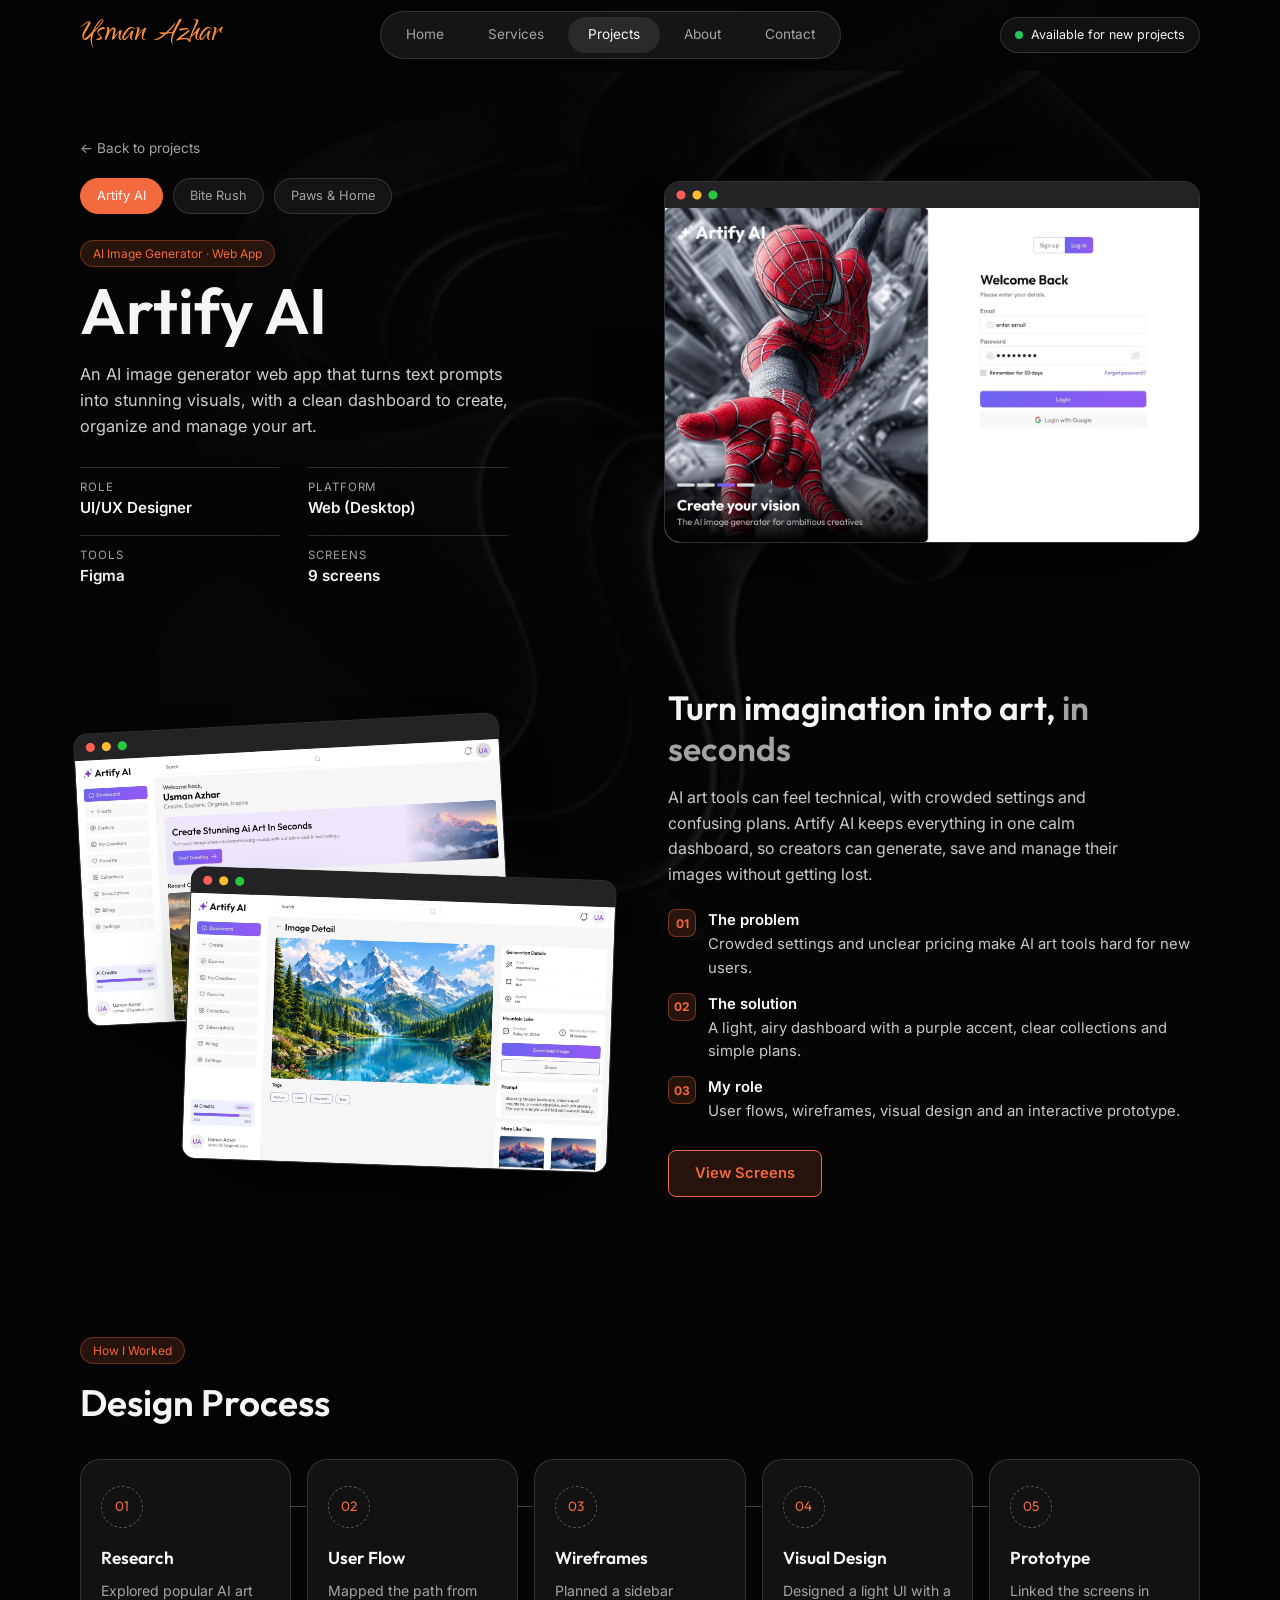
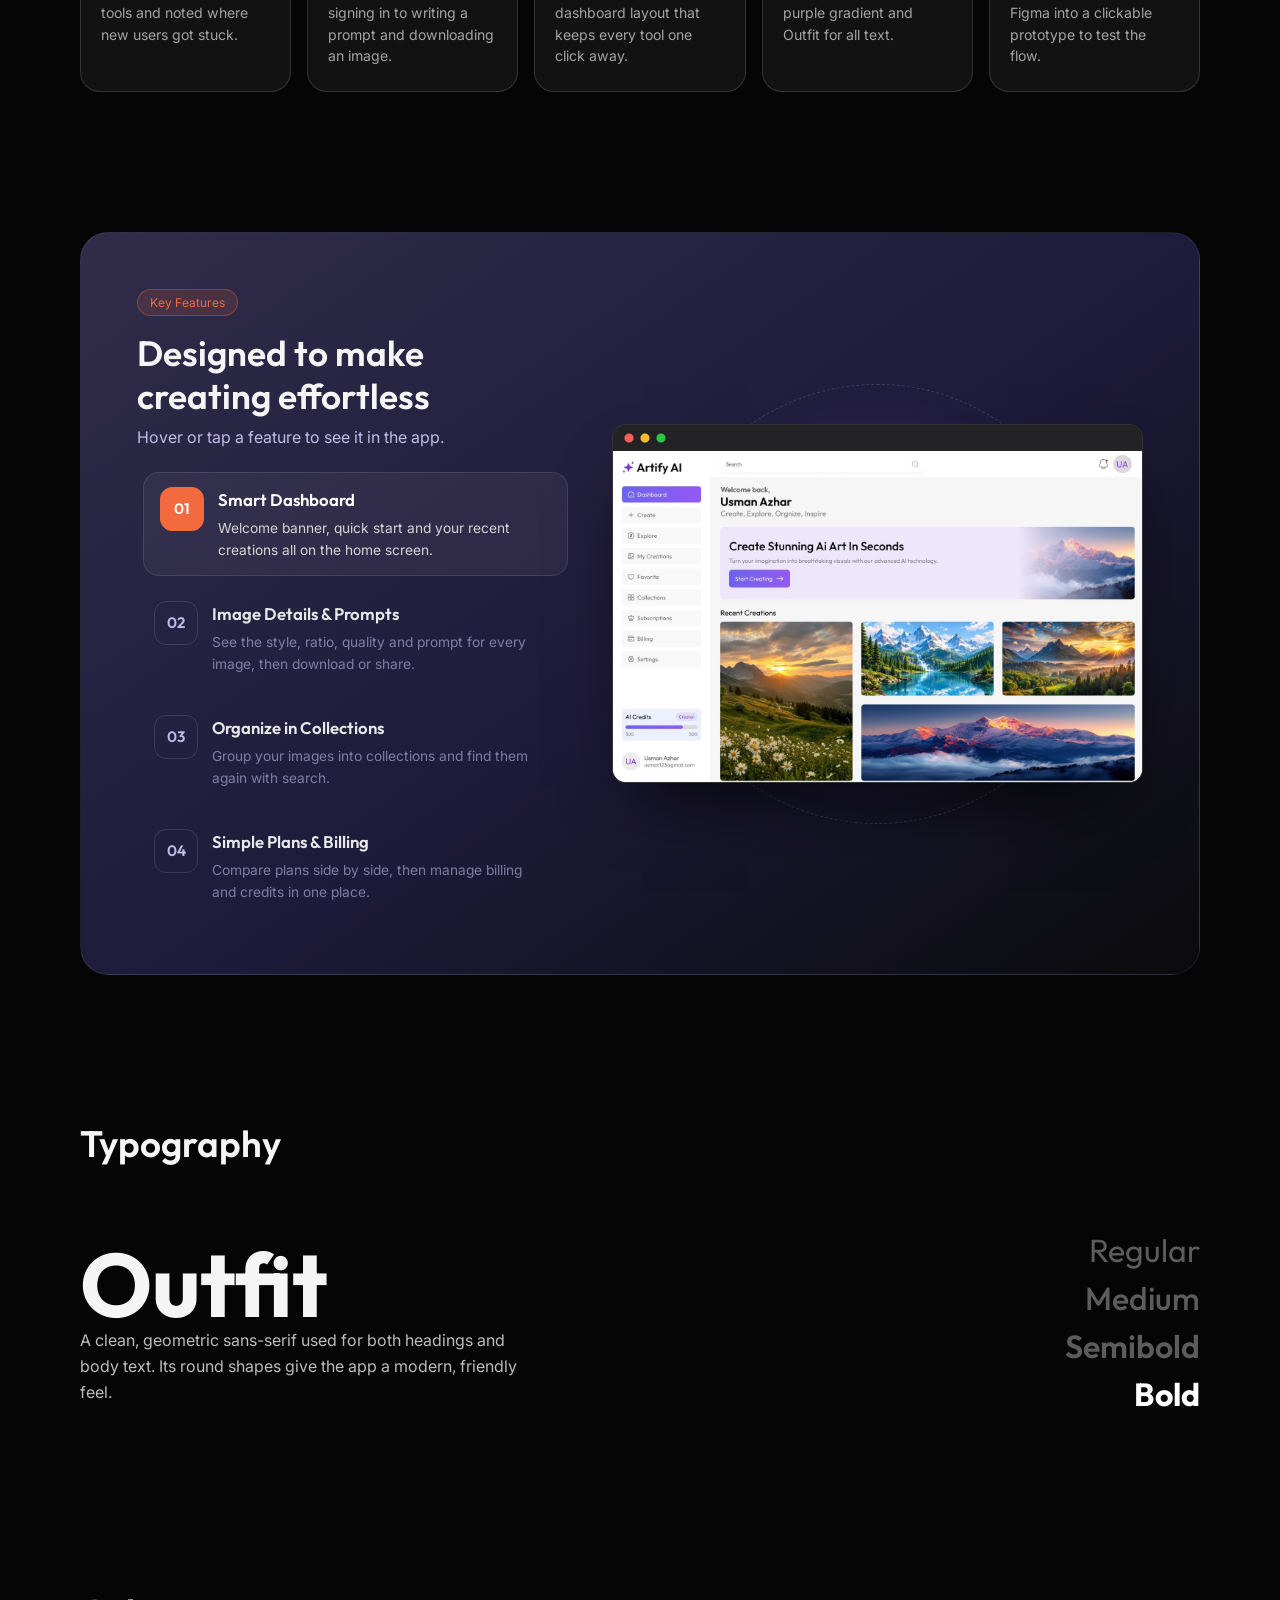
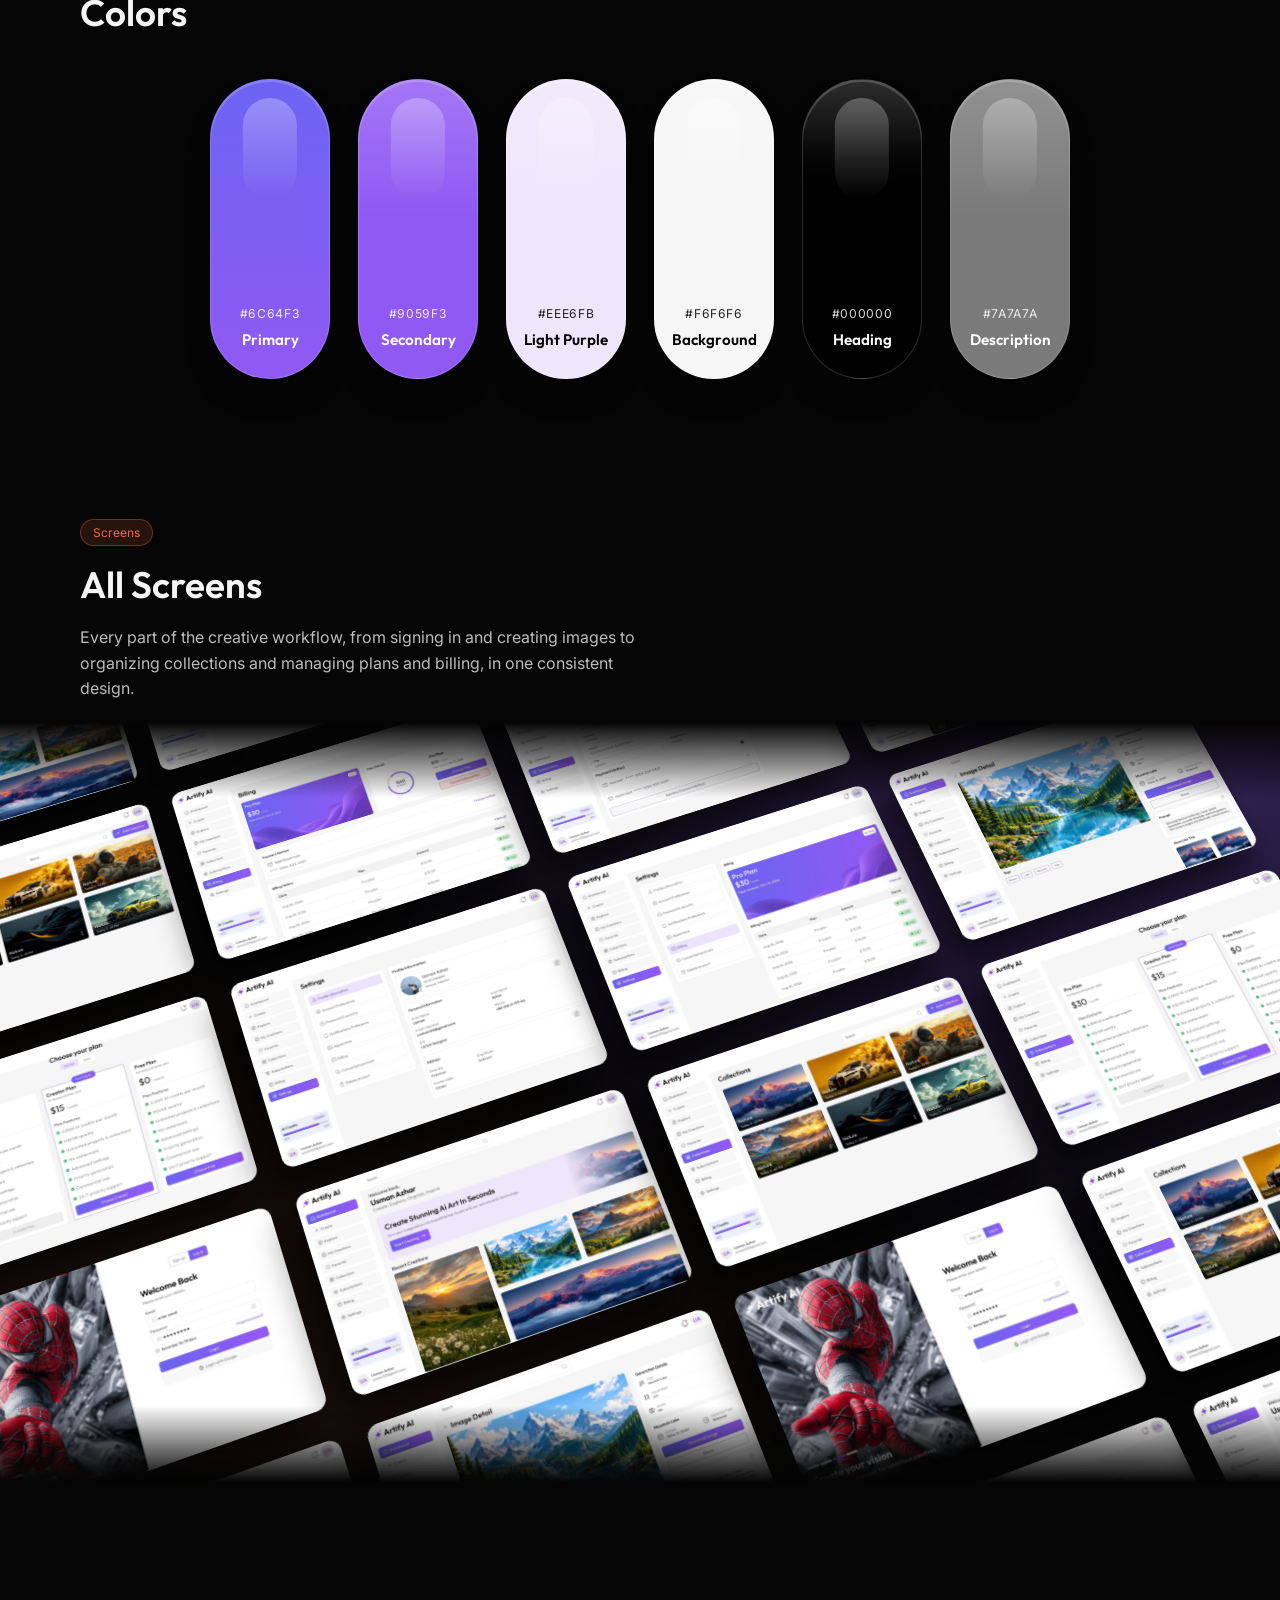
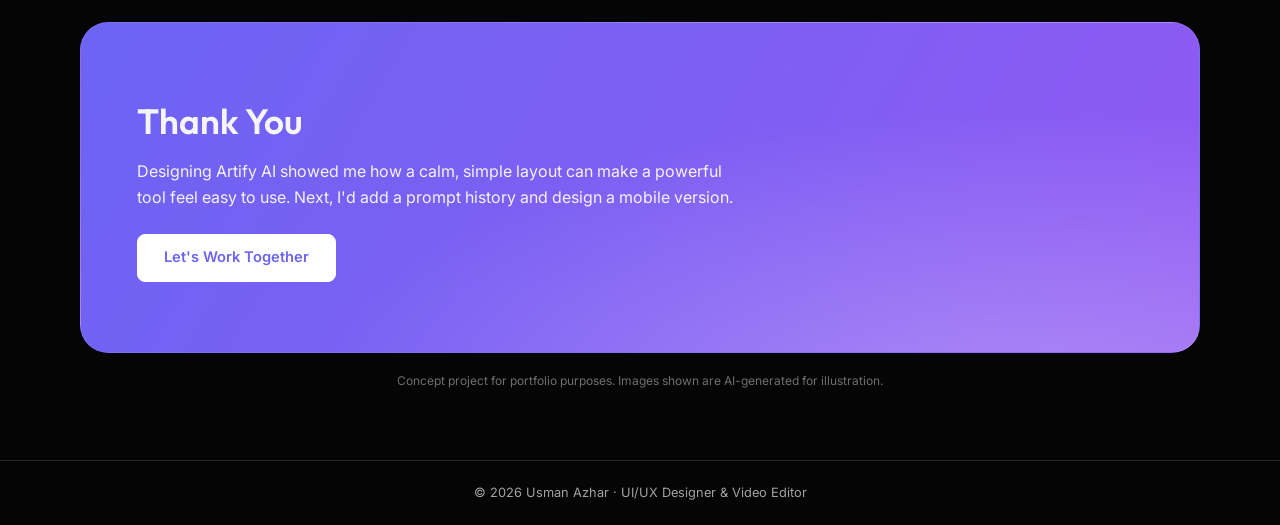
==== artify.html @ c4df5a9b "Add files via upload" ====
<!DOCTYPE html>
<html lang="en">
<head>
  <meta charset="UTF-8" />
  <meta name="viewport" content="width=device-width, initial-scale=1.0" />
  <title>Artify AI | Usman Azhar</title>
  <meta name="description" content="Artify AI case study by Usman Azhar: an AI image generator web app to create, organize and manage AI art." />
  <link rel="preconnect" href="https://fonts.googleapis.com" />
  <link rel="preconnect" href="https://fonts.gstatic.com" crossorigin />
  <link href="https://fonts.googleapis.com/css2?family=Outfit:wght@300;400;500;600;700&family=Inter:wght@400;500;600;700&display=swap" rel="stylesheet" />
  <link rel="stylesheet" href="style.css" />
  <link rel="stylesheet" href="case.css" />
</head>
<body class="cs cs--artify">
  <!-- ============ NAVBAR ============ -->
  <header class="nav">
    <div class="container nav__inner">
      <a href="index.html" class="logo">Usman Azhar</a>
      <nav class="nav__pill" id="navLinks" aria-label="Main navigation">
        <a href="index.html">Home</a>
        <a href="index.html#services">Services</a>
        <a href="index.html#projects" class="active">Projects</a>
        <a href="index.html#about">About</a>
        <a href="index.html#contact">Contact</a>
      </nav>
      <a href="index.html#contact" class="badge"><span class="badge__dot"></span>Available for new projects</a>
      <button class="nav__toggle" id="navToggle" aria-label="Open menu" aria-expanded="false"><span></span><span></span><span></span></button>
    </div>
  </header>

  <main>
    <div class="wave-bg" aria-hidden="true"></div>

    <!-- ============ HERO ============ -->
    <section class="container">
      <div class="cs-hero">
        <div>
          <a href="index.html#projects" class="cs-back reveal">&larr; Back to projects</a>
          <nav class="cs-tabs reveal" aria-label="Other projects">
            <a href="artify.html" class="active" aria-current="page">Artify AI</a>
            <a href="biterush.html">Bite Rush</a>
            <a href="pawshome.html">Paws &amp; Home</a>
          </nav>
          <span class="eyebrow reveal">AI Image Generator · Web App</span>
          <h1 class="reveal">Artify AI</h1>
          <p class="reveal">An AI image generator web app that turns text prompts into stunning visuals, with a clean dashboard to create, organize and manage your art.</p>
          <dl class="cs-meta reveal">
            <div><dt>Role</dt><dd>UI/UX Designer</dd></div>
            <div><dt>Platform</dt><dd>Web (Desktop)</dd></div>
            <div><dt>Tools</dt><dd>Figma</dd></div>
            <div><dt>Screens</dt><dd>9 screens</dd></div>
          </dl>
        </div>
        <div class="cs-hero__img br reveal"><img src="assets/artify/login.jpg" alt="Artify AI login screen" /></div>
      </div>
    </section>

    <!-- ============ ABOUT ============ -->
    <section class="cs-section container">
      <div class="cs-info">
        <div class="cs-info__browsers reveal" aria-hidden="true">
          <div class="br"><img src="assets/artify/dashboard.jpg" alt="" /></div>
          <div class="br"><img src="assets/artify/image-detail.jpg" alt="" /></div>
        </div>
        <div class="reveal">
          <h2>Turn imagination into art, <span>in seconds</span></h2>
          <p>AI art tools can feel technical, with crowded settings and confusing plans. Artify AI keeps everything in one calm dashboard, so creators can generate, save and manage their images without getting lost.</p>
          <ul class="cs-info__list">
            <li><i>01</i><div><b>The problem</b>Crowded settings and unclear pricing make AI art tools hard for new users.</div></li>
            <li><i>02</i><div><b>The solution</b>A light, airy dashboard with a purple accent, clear collections and simple plans.</div></li>
            <li><i>03</i><div><b>My role</b>User flows, wireframes, visual design and an interactive prototype.</div></li>
          </ul>
          <a href="#screens" class="btn btn--outline">View Screens</a>
        </div>
      </div>
    </section>

    <!-- ============ DESIGN PROCESS ============ -->
    <section class="cs-section container">
      <span class="eyebrow reveal">How I Worked</span>
      <h2 class="cs-h2 reveal">Design Process</h2>
      <ol class="cs-process">
        <li class="reveal"><span class="cs-process__num">01</span><h3>Research</h3><p>Explored popular AI art tools and noted where new users got stuck.</p></li>
        <li class="reveal"><span class="cs-process__num">02</span><h3>User Flow</h3><p>Mapped the path from signing in to writing a prompt and downloading an image.</p></li>
        <li class="reveal"><span class="cs-process__num">03</span><h3>Wireframes</h3><p>Planned a sidebar dashboard layout that keeps every tool one click away.</p></li>
        <li class="reveal"><span class="cs-process__num">04</span><h3>Visual Design</h3><p>Designed a light UI with a purple gradient and Outfit for all text.</p></li>
        <li class="reveal"><span class="cs-process__num">05</span><h3>Prototype</h3><p>Linked the screens in Figma into a clickable prototype to test the flow.</p></li>
      </ol>
    </section>

    <!-- ============ KEY FEATURES ============ -->
    <section class="cs-section container">
      <div class="cs-fx cs-fx--wide reveal">
        <div class="cs-fx__text">
          <span class="eyebrow">Key Features</span>
          <h2>Designed to make creating effortless</h2>
          <p>Hover or tap a feature to see it in the app.</p>
          <ol class="cs-fx__list">
            <li><button class="cs-fx__item is-active" data-img="assets/artify/dashboard.jpg" data-alt="Artify AI dashboard">
              <span class="cs-fx__num">01</span>
              <span><b>Smart Dashboard</b><small>Welcome banner, quick start and your recent creations all on the home screen.</small></span>
            </button></li>
            <li><button class="cs-fx__item" data-img="assets/artify/image-detail.jpg" data-alt="Image detail screen">
              <span class="cs-fx__num">02</span>
              <span><b>Image Details &amp; Prompts</b><small>See the style, ratio, quality and prompt for every image, then download or share.</small></span>
            </button></li>
            <li><button class="cs-fx__item" data-img="assets/artify/collections.jpg" data-alt="Collections screen">
              <span class="cs-fx__num">03</span>
              <span><b>Organize in Collections</b><small>Group your images into collections and find them again with search.</small></span>
            </button></li>
            <li><button class="cs-fx__item" data-img="assets/artify/plans.jpg" data-alt="Choose your plan screen">
              <span class="cs-fx__num">04</span>
              <span><b>Simple Plans &amp; Billing</b><small>Compare plans side by side, then manage billing and credits in one place.</small></span>
            </button></li>
          </ol>
        </div>
        <div class="cs-fx__stage">
          <span class="cs-fx__ring" aria-hidden="true"></span>
          <div class="br cs-fx__browser"><img id="fxImg" src="assets/artify/dashboard.jpg" alt="Artify AI dashboard" /></div>
        </div>
      </div>
    </section>

    <!-- ============ TYPOGRAPHY ============ -->
    <section class="cs-section container">
      <h2 class="cs-h2 reveal">Typography</h2>

      <div class="cs-type reveal">
        <div>
          <div class="cs-type__name" style="font-family: 'Outfit', sans-serif;">Outfit</div>
          <p class="cs-type__desc">A clean, geometric sans-serif used for both headings and body text. Its round shapes give the app a modern, friendly feel.</p>
        </div>
        <ul class="cs-weights" style="font-family: 'Outfit', sans-serif;">
          <li style="font-weight: 400;">Regular</li>
          <li style="font-weight: 500;">Medium</li>
          <li style="font-weight: 600;">Semibold</li>
          <li style="font-weight: 700;">Bold</li>
        </ul>
      </div>
    </section>

    <!-- ============ COLORS ============ -->
    <section class="cs-section container">
      <h2 class="cs-h2 reveal">Colors</h2>
      <div class="cs-caps reveal">
        <button class="cs-cap" style="--c:#6C64F3; --capbg:linear-gradient(180deg, #6C64F3, #9059F3);" data-hex="#6C64F3"><span>#6C64F3</span><b>Primary</b></button>
        <button class="cs-cap" style="--c:#9059F3;" data-hex="#9059F3"><span>#9059F3</span><b>Secondary</b></button>
        <button class="cs-cap" style="--c:#EEE6FB; --t:#000000;" data-hex="#EEE6FB"><span>#EEE6FB</span><b>Light Purple</b></button>
        <button class="cs-cap" style="--c:#F6F6F6; --t:#000000;" data-hex="#F6F6F6"><span>#F6F6F6</span><b>Background</b></button>
        <button class="cs-cap" style="--c:#000000;" data-hex="#000000"><span>#000000</span><b>Heading</b></button>
        <button class="cs-cap" style="--c:#7A7A7A;" data-hex="#7A7A7A"><span>#7A7A7A</span><b>Description</b></button>
      </div>
    </section>

    <!-- ============ SCREENS ============ -->
    <section class="cs-section cs-screens" id="screens">
      <div class="container cs-collage-head reveal">
        <span class="eyebrow">Screens</span>
        <h2>All Screens</h2>
        <p>Every part of the creative workflow, from signing in and creating images to organizing collections and managing plans and billing, in one consistent design.</p>
      </div>
      <div class="cs-iso cs-iso--wide reveal" aria-label="Artify AI app screens">
        <div class="cs-iso__grid">
          <div class="cs-iso__col"><div class="cs-iso__track"><img src="assets/artify/dashboard.jpg" alt="" /><img src="assets/artify/collections.jpg" alt="" /><img src="assets/artify/plans.jpg" alt="" /><img src="assets/artify/login.jpg" alt="" /></div></div>
          <div class="cs-iso__col"><div class="cs-iso__track"><img src="assets/artify/image-detail.jpg" alt="" /><img src="assets/artify/billing.jpg" alt="" /><img src="assets/artify/profile.jpg" alt="" /><img src="assets/artify/dashboard.jpg" alt="" /></div></div>
          <div class="cs-iso__col"><div class="cs-iso__track"><img src="assets/artify/login.jpg" alt="" /><img src="assets/artify/checkout.jpg" alt="" /><img src="assets/artify/settings-billing.jpg" alt="" /><img src="assets/artify/collections.jpg" alt="" /></div></div>
          <div class="cs-iso__col"><div class="cs-iso__track"><img src="assets/artify/collections.jpg" alt="" /><img src="assets/artify/dashboard.jpg" alt="" /><img src="assets/artify/image-detail.jpg" alt="" /><img src="assets/artify/plans.jpg" alt="" /></div></div>
        </div>
      </div>
    </section>

    <!-- ============ THANK YOU ============ -->
    <section class="cs-section container">
      <div class="cs-thanks reveal">
        <h2>Thank You</h2>
        <p>Designing Artify AI showed me how a calm, simple layout can make a powerful tool feel easy to use. Next, I'd add a prompt history and design a mobile version.</p>
        <a href="index.html#contact" class="btn btn--primary">Let's Work Together</a>
      </div>
      <p class="cs-note">Concept project for portfolio purposes. Images shown are AI-generated for illustration.</p>
    </section>
  </main>

  <footer class="footer">
    <div class="container">© <span id="year"></span> Usman Azhar · UI/UX Designer &amp; Video Editor</div>
  </footer>

  <script src="script.js"></script>
  <script src="case.js"></script>
</body>
</html>
---- style.css ----
/* Logo font (self-hosted so it always loads) */
@font-face { font-family: "Qwigley"; src: url("assets/fonts/qwigley.woff2") format("woff2"); font-display: swap; }

/* =========================================================
   Usman Azhar — Portfolio
   Black background · orange accent
   ========================================================= */

:root {
  --orange: #f26a3d;
  --orange-soft: rgba(242, 106, 61, 0.14);
  --bg: #050505;
  --surface: #121212;
  --surface-2: #1b1b1b;
  --border: rgba(255, 255, 255, 0.14);
  --text: #f5f5f5;
  --muted: #a3a3a3;
  --ease: cubic-bezier(0.22, 1, 0.36, 1);
  --font-head: "Outfit", sans-serif;
  --font-body: "Inter", sans-serif;
}

*, *::before, *::after { box-sizing: border-box; margin: 0; padding: 0; }
html { scroll-behavior: smooth; }
body { font-family: var(--font-body); background: var(--bg); color: var(--text); line-height: 1.6; overflow-x: hidden; }
img { max-width: 100%; display: block; }
a { color: inherit; text-decoration: none; }
button, input, textarea { font: inherit; color: inherit; }
.container { width: min(1120px, 100% - 40px); margin-inline: auto; }
main { position: relative; overflow-x: clip; }
html, body { overflow-x: clip; }

/* ================= BUTTONS ================= */
.btn {
  display: inline-flex; align-items: center; justify-content: center;
  padding: 11px 26px; border-radius: 8px;
  font-weight: 600; font-size: 0.92rem; cursor: pointer;
  border: 1px solid transparent;
  transition: transform 0.3s var(--ease), background 0.3s, color 0.3s, box-shadow 0.3s, border-color 0.3s;
}
.btn--primary { background: var(--orange); color: #fff; }
.btn--primary:hover { transform: translateY(-3px); box-shadow: 0 12px 28px -10px var(--orange); background: #ff7a4d; }
.btn--outline { border-color: var(--orange); color: var(--orange); background: var(--orange-soft); }
.btn--outline:hover { background: var(--orange); color: #fff; transform: translateY(-3px); box-shadow: 0 12px 28px -10px var(--orange); }
.btn:active { transform: scale(0.97); }
:focus-visible { outline: 2px solid var(--orange); outline-offset: 3px; }

/* ================= NAVBAR ================= */
.nav {
  position: sticky; top: 0; z-index: 50;
  background: rgba(5, 5, 5, 0.75); backdrop-filter: blur(12px);
  border-bottom: 1px solid transparent; transition: border-color 0.3s;
}
.nav.scrolled { border-color: var(--border); }
.nav__inner { height: 70px; display: flex; align-items: center; justify-content: space-between; gap: 20px; }

.logo { font-family: "Qwigley", cursive; font-size: 2.5rem; line-height: 1; color: #ff9142; transition: transform 0.3s var(--ease); }
.logo:hover { transform: rotate(-3deg) scale(1.05); }

.nav__pill {
  display: flex; gap: 4px; padding: 5px;
  border-radius: 999px; background: #151515; border: 1px solid var(--border);
}
.nav__pill a {
  padding: 7px 20px; border-radius: 999px; font-size: 0.85rem; color: var(--muted);
  transition: background 0.3s, color 0.3s;
}
.nav__pill a:hover { color: var(--text); background: rgba(255, 255, 255, 0.06); }
.nav__pill a.active { background: #2a2a2a; color: var(--text); }

.badge {
  display: inline-flex; align-items: center; gap: 8px;
  padding: 7px 14px; border-radius: 999px; font-size: 0.78rem;
  background: #111; border: 1px solid var(--border);
  transition: border-color 0.3s, transform 0.3s var(--ease);
}
.badge:hover { border-color: #22c55e; transform: translateY(-2px); }
.badge__dot { width: 8px; height: 8px; border-radius: 50%; background: #22c55e; box-shadow: 0 0 0 0 rgba(34, 197, 94, 0.6); animation: pulse 2s infinite; }
@keyframes pulse { 70% { box-shadow: 0 0 0 8px rgba(34, 197, 94, 0); } 100% { box-shadow: 0 0 0 0 rgba(34, 197, 94, 0); } }

.nav__toggle { display: none; background: none; border: 0; cursor: pointer; width: 32px; height: 32px; position: relative; }
.nav__toggle span { position: absolute; left: 4px; right: 4px; height: 2px; background: var(--text); border-radius: 2px; transition: transform 0.3s var(--ease), opacity 0.3s; }
.nav__toggle span:nth-child(1) { top: 9px; } .nav__toggle span:nth-child(2) { top: 15px; } .nav__toggle span:nth-child(3) { top: 21px; }
.nav__toggle.open span:nth-child(1) { transform: translateY(6px) rotate(45deg); }
.nav__toggle.open span:nth-child(2) { opacity: 0; }
.nav__toggle.open span:nth-child(3) { transform: translateY(-6px) rotate(-45deg); }

/* ================= WAVE BACKGROUND ================= */
.wave-bg {
  position: fixed; inset: -40px 0; z-index: -1;
  background: url("assets/wave.png") center / cover no-repeat;
  opacity: 0.45; pointer-events: none;
  animation: drift 20s ease-in-out infinite alternate;
}
@keyframes drift { from { transform: translateY(0) scale(1); } to { transform: translateY(30px) scale(1.04); } }

/* ================= HERO ================= */
.hero { text-align: center; padding: 80px 0 40px; }
.hero__title { font-family: var(--font-head); font-weight: 600; font-size: clamp(2.4rem, 6vw, 4.2rem); line-height: 1.1; }
.hero__desc { max-width: 640px; margin: 22px auto 40px; color: #d4d4d4; font-size: 0.98rem; }

.skill-tags { list-style: none; display: grid; grid-template-columns: repeat(5, 1fr); border: 1px solid var(--border); }
.skill-tags li {
  padding: 12px 10px; font-size: 0.85rem; font-weight: 500; color: var(--orange);
  border-right: 1px solid var(--border);
  transition: background 0.3s, color 0.3s;
  cursor: default;
}
.skill-tags li:last-child { border-right: 0; }
.skill-tags li:hover { background: var(--orange); color: #fff; }

/* ================= SECTIONS ================= */
.section { padding: 64px 0; }
.eyebrow {
  display: inline-block; padding: 3px 12px; border-radius: 999px;
  font-size: 0.75rem; color: var(--orange); background: var(--orange-soft);
  border: 1px solid rgba(242, 106, 61, 0.35);
  margin-bottom: 10px;
}
.section__title { font-family: var(--font-head); font-weight: 500; font-size: clamp(1.7rem, 3vw, 2.2rem); margin-bottom: 28px; }

/* ================= SERVICES ================= */
.services-grid { display: grid; grid-template-columns: repeat(3, 1fr); border: 1px solid var(--border); background: rgba(5, 5, 5, 0.6); backdrop-filter: blur(2px); }
.service {
  position: relative; padding: 28px 24px;
  border-right: 1px solid var(--border); border-bottom: 1px solid var(--border);
  overflow: hidden; isolation: isolate;
  transition: background 0.4s var(--ease);
}
.service:nth-child(3n) { border-right: 0; }
.service:nth-last-child(-n + 3) { border-bottom: 0; }
/* orange glow that rises from the bottom on hover */
.service::before {
  content: ""; position: absolute; inset: 0; z-index: -1;
  background: linear-gradient(0deg, rgba(242, 106, 61, 0.22), transparent 70%);
  transform: translateY(100%); transition: transform 0.5s var(--ease);
}
.service:hover::before { transform: translateY(0); }
.service:hover { background: rgba(255, 255, 255, 0.02); }

.service__icon {
  width: 34px; height: 34px; border-radius: 6px; display: grid; place-items: center;
  border: 1px solid var(--border); margin-bottom: 20px;
  transition: background 0.4s, border-color 0.4s, transform 0.4s var(--ease);
}
.service__icon svg { width: 17px; height: 17px; fill: none; stroke: #fff; stroke-width: 1.8; stroke-linecap: round; stroke-linejoin: round; }
.service:hover .service__icon { background: var(--orange); border-color: var(--orange); transform: rotate(-8deg) scale(1.1); }
.service h3 { font-family: var(--font-head); font-weight: 500; font-size: 1.1rem; margin-bottom: 8px; transition: color 0.3s; }
.service:hover h3 { color: var(--orange); }
.service p { font-size: 0.85rem; color: var(--muted); }

/* ================= TOOLS ================= */
.tools-grid { display: grid; grid-template-columns: repeat(4, 1fr); gap: 28px; }
.tool {
  display: flex; flex-direction: column; align-items: center; justify-content: center;
  text-align: center; padding: 48px 16px; aspect-ratio: 2 / 3;
  border-radius: 999px;
  background: linear-gradient(180deg, rgba(34, 34, 34, 0.95), rgba(12, 12, 12, 0.95));
  border: 1px solid rgba(255, 255, 255, 0.22);
  transition: transform 0.45s var(--ease), border-color 0.45s, box-shadow 0.45s var(--ease);
}
.tool:hover { transform: translateY(-10px); border-color: var(--orange); box-shadow: 0 24px 50px -24px var(--orange); }
.tool__icon { height: 64px; display: grid; place-items: center; margin-bottom: 26px; transition: transform 0.5s var(--ease); }
.tool__icon svg { height: 54px; width: auto; }
.tool:hover .tool__icon { transform: translateY(-6px) scale(1.12) rotate(-6deg); }
.tool__ps {
  width: 54px; height: 54px; border-radius: 10px; display: grid; place-items: center;
  background: #001e36; color: #31a8ff; font-weight: 600; font-size: 1.5rem; border: 2px solid #31a8ff66;
}
.tool h3 { font-family: var(--font-head); font-weight: 500; font-size: 1.15rem; }
.tool p { font-size: 0.8rem; color: var(--muted); }

/* ================= PROJECTS ================= */
.projects-grid { display: grid; grid-template-columns: 1fr 1fr; gap: 16px; }
.project { position: relative; overflow: hidden; display: block; aspect-ratio: 618 / 786; }
.project--wide { grid-column: 1 / -1; aspect-ratio: 1261 / 671; }
.project img { width: 100%; height: 100%; object-fit: cover; transition: transform 0.9s var(--ease), filter 0.6s; }
.project:hover img { transform: scale(1.06); filter: brightness(0.7); }
.project__overlay {
  position: absolute; inset: auto 0 0 0; padding: 24px;
  background: linear-gradient(transparent, rgba(0, 0, 0, 0.85));
  transform: translateY(100%); transition: transform 0.5s var(--ease);
}
.project:hover .project__overlay { transform: translateY(0); }
.project__tag { display: inline-block; font-size: 0.72rem; padding: 3px 10px; border-radius: 999px; background: var(--orange); margin-bottom: 8px; }
.project h3 { font-family: var(--font-head); font-weight: 500; font-size: 1.3rem; }

/* ================= ABOUT ================= */
.about { background: rgba(22, 22, 22, 0.72); backdrop-filter: blur(2px); padding: 64px 0; margin-top: 30px; }
.about__grid { display: grid; grid-template-columns: 1.1fr 1fr; gap: 48px; align-items: center; }
.about__text h3 { font-family: var(--font-head); font-weight: 600; font-size: 0.95rem; margin: 18px 0 6px; }
.about__text p { font-size: 0.9rem; color: #cfcfcf; }
.about__text .btn { margin-top: 26px; }
.about__email { margin-top: 18px; font-size: 0.85rem; }
.about__email a { transition: color 0.3s; }
.about__email a:hover { color: var(--orange); }
.about__photo { background: #e2714f; overflow: hidden; }
.about__photo img { width: 100%; transition: transform 0.9s var(--ease); }
.about__photo:hover img { transform: scale(1.05); }

/* ================= FAQ ================= */
.faq-list { display: grid; gap: 14px; }
.faq { border-radius: 8px; background: rgba(18, 18, 18, 0.85); border: 1px solid var(--border); transition: border-color 0.3s, background 0.3s; }
.faq:hover, .faq.open { border-color: rgba(242, 106, 61, 0.6); background: var(--surface-2); }
.faq__q { width: 100%; display: flex; align-items: center; gap: 14px; padding: 16px 20px; background: none; border: 0; cursor: pointer; text-align: left; }
.faq__num { font-family: var(--font-head); font-weight: 300; font-size: 1.5rem; transition: color 0.3s; }
.faq:hover .faq__num, .faq.open .faq__num { color: var(--orange); }
.faq__text { flex: 1; font-size: 0.95rem; }
.faq__icon { position: relative; flex-shrink: 0; width: 24px; height: 24px; border-radius: 50%; border: 1.5px solid #fff; transition: transform 0.4s var(--ease), background 0.3s, border-color 0.3s; }
.faq__icon::before, .faq__icon::after { content: ""; position: absolute; top: 50%; left: 50%; width: 10px; height: 1.5px; background: #fff; transform: translate(-50%, -50%); }
.faq__icon::after { transform: translate(-50%, -50%) rotate(90deg); }
.faq__q:hover .faq__icon { background: var(--orange); border-color: var(--orange); }
.faq.open .faq__icon { transform: rotate(45deg); background: var(--orange); border-color: var(--orange); }
.faq__a { display: grid; grid-template-rows: 0fr; transition: grid-template-rows 0.4s var(--ease); }
.faq__a p { overflow: hidden; padding: 0 20px 0 62px; color: var(--muted); font-size: 0.9rem; }
.faq.open .faq__a { grid-template-rows: 1fr; }
.faq.open .faq__a p { padding-bottom: 18px; }

/* ================= CONTACT ================= */
.contact { background: rgba(12, 12, 12, 0.6); padding: 64px 0 72px; }
.contact__heading { font-family: var(--font-head); font-weight: 500; font-size: clamp(1.5rem, 3vw, 2rem); margin-bottom: 40px; }
.contact__grid { display: grid; grid-template-columns: 1fr 1fr; gap: 56px; align-items: start; }
.contact__info h3 { font-family: var(--font-head); font-weight: 500; font-size: 1.5rem; margin-bottom: 8px; }
.contact__lead { color: var(--muted); font-size: 0.88rem; max-width: 40ch; margin-bottom: 28px; }
.contact__details { display: grid; gap: 18px; }
.contact__details dt { font-size: 0.75rem; color: var(--muted); }
.contact__details dd a { font-size: 0.9rem; transition: color 0.3s; }
.contact__details dd a:hover { color: var(--orange); }
.socials { display: flex; gap: 10px; margin-top: 6px; }
.social { width: 30px; height: 30px; border-radius: 6px; display: grid; place-items: center; transition: transform 0.3s var(--ease), box-shadow 0.3s; }
.social svg { width: 16px; height: 16px; fill: none; stroke: currentColor; stroke-width: 2; }
.social--ig { background: linear-gradient(45deg, #f9ce34, #ee2a7b, #6228d7); color: #fff; }
.social--in { background: #0a66c2; color: #fff; }
.social--x { background: #fff; color: #000; }
.social:hover { transform: translateY(-4px) rotate(-6deg); box-shadow: 0 10px 20px -8px rgba(255, 255, 255, 0.4); }

.contact__form { position: relative; display: grid; gap: 14px; padding: 26px; background: rgba(17, 17, 17, 0.88); }
.contact__form label { display: grid; gap: 4px; font-size: 0.72rem; color: var(--muted); }
.contact__form input, .contact__form textarea {
  width: 100%; padding: 11px 14px; border-radius: 4px;
  background: #1e1e1e; border: 1px solid transparent; font-size: 0.85rem; color: var(--text);
  transition: border-color 0.3s, box-shadow 0.3s;
}
.contact__form textarea { resize: vertical; }
.select-wrap { position: relative; display: block; }
.contact__form select {
  width: 100%; padding: 11px 40px 11px 14px; border-radius: 4px;
  background: #1e1e1e; border: 1px solid transparent; font-size: 0.85rem; color: #8a8a8a;
  appearance: none; -webkit-appearance: none; cursor: pointer;
  transition: border-color 0.3s, box-shadow 0.3s;
}
.contact__form select:valid { color: var(--text); }
.contact__form select option { background: #1e1e1e; color: var(--text); }
.contact__form select:focus { outline: none; border-color: var(--orange); box-shadow: 0 0 0 3px var(--orange-soft); }
.select-wrap__icon {
  position: absolute; right: 14px; top: 50%; width: 16px; height: 16px; transform: translateY(-50%);
  fill: none; stroke: #bbb; stroke-width: 2; stroke-linecap: round; stroke-linejoin: round;
  pointer-events: none; transition: transform 0.3s var(--ease), stroke 0.3s;
}
.select-wrap:focus-within .select-wrap__icon { transform: translateY(-50%) rotate(180deg); stroke: var(--orange); }
.contact__form ::placeholder { color: #8a8a8a; }
.contact__form input:focus, .contact__form textarea:focus { outline: none; border-color: var(--orange); box-shadow: 0 0 0 3px var(--orange-soft); }
.contact__form .invalid { border-color: #f87171; }
.contact__form .btn { justify-self: start; }
.honeypot { position: absolute; left: -9999px; }
.form-status { font-size: 0.85rem; min-height: 1.2em; }
.form-status.success { color: #4ade80; }
.form-status.error { color: #f87171; }

/* corner brackets around the form */
.corner { position: absolute; width: 16px; height: 16px; border-color: #777; border-style: solid; transition: width 0.4s var(--ease), height 0.4s var(--ease), border-color 0.4s; }
.corner--tl { top: -6px; left: -6px; border-width: 1.5px 0 0 1.5px; }
.corner--tr { top: -6px; right: -6px; border-width: 1.5px 1.5px 0 0; }
.corner--bl { bottom: -6px; left: -6px; border-width: 0 0 1.5px 1.5px; }
.corner--br { bottom: -6px; right: -6px; border-width: 0 1.5px 1.5px 0; }
.contact__form:hover .corner, .contact__form:focus-within .corner { width: 30px; height: 30px; border-color: var(--orange); }

/* ================= FOOTER ================= */
.footer { background: rgba(5, 5, 5, 0.8); border-top: 1px solid var(--border); padding: 22px 0; text-align: center; font-size: 0.8rem; color: var(--muted); }

/* ================= SCROLL REVEAL ================= */
.reveal { opacity: 0; transform: translateY(24px); transition: opacity 0.8s var(--ease), transform 0.8s var(--ease); }
.reveal.visible { opacity: 1; transform: none; }

/* ================= RESPONSIVE ================= */
@media (max-width: 960px) {
  .badge { display: none; }
  .tools-grid { grid-template-columns: repeat(2, 1fr); }
  .services-grid { grid-template-columns: repeat(2, 1fr); }
  .service:nth-child(3n) { border-right: 1px solid var(--border); }
  .service:nth-child(2n) { border-right: 0; }
  .service:nth-last-child(-n + 3) { border-bottom: 1px solid var(--border); }
  .service:nth-last-child(-n + 2) { border-bottom: 0; }
}

@media (max-width: 760px) {
  .nav__toggle { display: block; }
  .nav__pill {
    position: absolute; top: 70px; left: 20px; right: 20px;
    flex-direction: column; border-radius: 14px; padding: 8px;
    opacity: 0; transform: translateY(-10px); pointer-events: none;
    transition: opacity 0.3s, transform 0.3s var(--ease);
  }
  .nav__pill.open { opacity: 1; transform: none; pointer-events: auto; }
  .nav__pill a { border-radius: 10px; padding: 12px 16px; }

  .hero { padding-top: 48px; }
  .skill-tags { grid-template-columns: 1fr 1fr; }
  .skill-tags li { border-bottom: 1px solid var(--border); }
  .skill-tags li:nth-child(2n) { border-right: 0; }
  .skill-tags li:last-child { grid-column: 1 / -1; border-bottom: 0; }

  .services-grid { grid-template-columns: 1fr; }
  .service { border-right: 0 !important; border-bottom: 1px solid var(--border) !important; }
  .service:last-child { border-bottom: 0 !important; }

  .projects-grid, .about__grid, .contact__grid { grid-template-columns: 1fr; }
  .project--wide .project__overlay { display: none; }
  /* show project titles on touch screens */
  .project__overlay { transform: none; }
  .about__photo { order: -1; }
  .faq__a p { padding-left: 20px; }
}

@media (max-width: 480px) {
  .tools-grid { grid-template-columns: 1fr 1fr; gap: 12px; }
  .tool { padding: 30px 10px; }
  .tool h3 { font-size: 0.95rem; }
}

@media (prefers-reduced-motion: reduce) {
  *, *::before, *::after { transition: none !important; animation: none !important; }
  .reveal { opacity: 1; transform: none; }
  html { scroll-behavior: auto; }
}
---- case.css ----
/* =========================================================
   Usman Azhar — project case study pages
   Builds on style.css (same nav, colors, fonts, wave background)
   Each page sets --app-* variables for its own app colors
   ========================================================= */

/* app palette: each project page overrides these on <body> */
.cs { --app-1: #1f1f22; --app-2: #727070; --app-3: #969696; --app-4: #8f8f90; }
.cs--paws { --app-1: #2a1c18; --app-2: #e7785a; --app-3: #cbbcb3; }
.cs--artify { --app-1: #1e1a3a; --app-2: #8a5cf3; --app-3: #c3bce6; }

.cs-section { padding: 70px 0; }
.cs-h2 { font-family: var(--font-head); font-weight: 600; font-size: clamp(1.7rem, 3vw, 2.3rem); margin-bottom: 26px; }

/* ---------- Hero ---------- */
.cs-hero { display: grid; grid-template-columns: 1fr 1fr; gap: 48px; align-items: center; padding: 64px 0 30px; }
.cs-back { display: inline-flex; gap: 6px; font-size: 0.85rem; color: var(--muted); margin-bottom: 18px; transition: color 0.3s, transform 0.3s var(--ease); }
.cs-back:hover { color: var(--orange); transform: translateX(-4px); }
.cs-hero .eyebrow { display: table; }
.cs-hero h1 { font-family: var(--font-head); font-weight: 600; font-size: clamp(2.6rem, 6vw, 4rem); line-height: 1.05; margin: 6px 0 16px; }
.cs-hero p { color: #cfcfcf; max-width: 44ch; font-size: 1.02rem; }
.cs-meta { display: grid; grid-template-columns: repeat(2, minmax(0, 200px)); gap: 14px 28px; margin-top: 28px; }
.cs-meta div { border-top: 1px solid var(--border); padding-top: 10px; }
.cs-meta dt { font-size: 0.72rem; color: var(--muted); text-transform: uppercase; letter-spacing: 0.08em; }
.cs-meta dd { font-weight: 600; font-size: 0.95rem; }

.cs-hero__img { position: relative; justify-self: end; width: min(100%, 440px); border-radius: 18px; overflow: hidden; border: 1px solid var(--border); box-shadow: 0 40px 80px -40px rgba(242, 106, 61, 0.55); }
.cs-hero__img img { width: 100%; display: block; transition: transform 1s var(--ease); }
.cs-hero__img:hover img { transform: scale(1.05); }

/* project tabs */
.cs-tabs { display: flex; flex-wrap: wrap; gap: 10px; margin: 0 0 26px; }
.cs-tabs a {
  padding: 7px 16px; border-radius: 999px; font-size: 0.8rem; color: var(--muted);
  background: #141414; border: 1px solid var(--border);
  transition: background 0.3s, color 0.3s, border-color 0.3s, transform 0.3s var(--ease);
}
.cs-tabs a:hover { color: #fff; border-color: var(--orange); transform: translateY(-2px); }
.cs-tabs a.active { background: var(--orange); border-color: var(--orange); color: #fff; }

/* ---------- Phone mockups ---------- */
.ph {
  width: 230px; aspect-ratio: 430 / 932; flex-shrink: 0; position: relative;
  padding: 7px; border-radius: 34px; background: linear-gradient(150deg, #3a3a3e, #111);
  box-shadow: 0 0 0 1px rgba(255, 255, 255, 0.08) inset, 0 30px 60px -28px rgba(0, 0, 0, 0.9);
  transition: transform 0.6s var(--ease), box-shadow 0.6s var(--ease);
}
.ph img { width: 100%; height: 100%; object-fit: cover; object-position: top; border-radius: 28px; display: block; background: #fff; }

/* ---------- Info: overlapping phones + text ---------- */
.cs-info { display: grid; grid-template-columns: 1fr 1fr; gap: 56px; align-items: center; }
.cs-info__phones { position: relative; height: 560px; }
.cs-info__phones .ph { position: absolute; }
.cs-info__phones .ph:nth-child(1) { left: 6%; top: 0; transform: rotate(-6deg); }
.cs-info__phones .ph:nth-child(2) { left: 38%; top: 60px; z-index: 2; transform: rotate(4deg); }
.cs-info__phones:hover .ph:nth-child(1) { transform: rotate(-10deg) translate(-16px, -8px); }
.cs-info__phones:hover .ph:nth-child(2) { transform: rotate(0deg) translate(10px, -10px); box-shadow: 0 40px 70px -24px rgba(242, 106, 61, 0.5); }
.cs-info h2 { font-family: var(--font-head); font-weight: 600; font-size: clamp(1.6rem, 3vw, 2.1rem); line-height: 1.2; margin-bottom: 16px; }
.cs-info h2 span { color: var(--muted); }
.cs-info p { color: #c9c9c9; margin-bottom: 14px; max-width: 48ch; }
.cs-info__list { list-style: none; display: grid; gap: 12px; margin: 22px 0 26px; }
.cs-info__list li { display: grid; grid-template-columns: 28px 1fr; gap: 12px; align-items: start; color: #c9c9c9; font-size: 0.93rem; }
.cs-info__list b { display: block; color: #fff; font-weight: 600; }
.cs-info__list i {
  width: 28px; height: 28px; border-radius: 8px; display: grid; place-items: center; font-style: normal; font-size: 0.75rem; font-weight: 700;
  background: var(--orange-soft); color: var(--orange); border: 1px solid rgba(242, 106, 61, 0.4);
}

/* ---------- Typography ---------- */
.cs-type { display: grid; grid-template-columns: 1.2fr 1fr; gap: 40px; align-items: center; padding: 26px 0; border-bottom: 1px solid var(--border); }
.cs-type:last-of-type { border-bottom: 0; }
.cs-type__name { font-size: clamp(3.4rem, 8vw, 5.6rem); font-weight: 700; line-height: 1; transition: color 0.4s; }
.cs-type:hover .cs-type__name { color: var(--orange); }
.cs-type__role { font-size: 0.75rem; letter-spacing: 0.12em; text-transform: uppercase; color: var(--orange); margin: 12px 0 6px; }
.cs-type__desc { color: #bdbdbd; max-width: 46ch; }
.cs-weights { list-style: none; text-align: right; }
.cs-weights li { font-size: clamp(1.4rem, 2.6vw, 2rem); line-height: 1.5; color: rgba(255, 255, 255, 0.35); cursor: default; transition: color 0.3s, transform 0.4s var(--ease); }
.cs-weights li:hover { color: var(--orange); transform: translateX(-10px); }
.cs-weights li:last-child { color: #fff; }

/* ---------- Colors: capsules ---------- */
.cs-caps { display: flex; justify-content: center; align-items: flex-end; gap: 28px; flex-wrap: wrap; padding-top: 10px; }
.cs-cap {
  width: 120px; height: 300px; border-radius: 999px; cursor: pointer; padding: 0 0 26px;
  border: 1px solid rgba(255, 255, 255, 0.16);
  display: flex; flex-direction: column; align-items: center; justify-content: flex-end; gap: 4px;
  background: var(--capbg, linear-gradient(180deg, color-mix(in srgb, var(--c) 82%, #fff) 0%, var(--c) 45%));
  color: var(--t, #fff); font: inherit; position: relative; overflow: hidden;
  box-shadow: inset 0 2px 0 rgba(255, 255, 255, 0.18), 0 20px 40px -24px rgba(0, 0, 0, 0.9);
  transition: width 0.5s var(--ease), transform 0.5s var(--ease), box-shadow 0.5s var(--ease);
}
.cs-cap::before { content: ""; position: absolute; top: 18px; left: 50%; width: 46%; height: 34%; transform: translateX(-50%); border-radius: 999px; background: linear-gradient(180deg, rgba(255, 255, 255, 0.28), transparent); pointer-events: none; }
.cs-cap:hover { width: 150px; transform: translateY(-12px); box-shadow: inset 0 2px 0 rgba(255, 255, 255, 0.2), 0 34px 50px -20px color-mix(in srgb, var(--c) 80%, #000), 0 0 0 4px rgba(242, 106, 61, 0.35); }
.cs-cap b { font-family: var(--font-head); font-weight: 600; font-size: 0.95rem; }
.cs-cap span { font-size: 0.76rem; opacity: 0.85; letter-spacing: 0.05em; }
.cs-cap.copied span::after { content: " ✓"; }

/* ---------- Screens: heading ---------- */
.cs-collage-head { text-align: left; margin-bottom: 10px; }
.cs-collage-head h2 { font-family: var(--font-head); font-weight: 600; font-size: clamp(1.7rem, 3vw, 2.3rem); margin-bottom: 10px; }
.cs-collage-head p { color: #bdbdbd; max-width: 58ch; }

/* ---------- Design process ---------- */
.cs-process { list-style: none; display: grid; grid-template-columns: repeat(5, 1fr); gap: 16px; counter-reset: none; position: relative; }
.cs-process li {
  position: relative; padding: 26px 20px 24px; border-radius: 20px; background: var(--surface); border: 1px solid var(--border);
  transition: transform 0.45s var(--ease), border-color 0.45s, background 0.45s;
}
.cs-process li:hover { transform: translateY(-8px); border-color: var(--orange); background: linear-gradient(160deg, rgba(242, 106, 61, 0.14), var(--surface) 60%); }
.cs-process__num { display: inline-grid; place-items: center; width: 42px; height: 42px; border-radius: 50%; border: 1px dashed rgba(255, 255, 255, 0.3); font-family: var(--font-head); font-size: 0.85rem; color: var(--orange); margin-bottom: 16px; transition: background 0.45s, color 0.45s, border-color 0.45s; }
.cs-process li:hover .cs-process__num { background: var(--orange); color: #fff; border-color: var(--orange); }
.cs-process h3 { font-family: var(--font-head); font-weight: 600; font-size: 1.08rem; margin-bottom: 8px; }
.cs-process p { color: var(--muted); font-size: 0.88rem; line-height: 1.55; }
.cs-process li:not(:last-child)::after { content: ""; position: absolute; top: 46px; right: -16px; width: 16px; height: 1px; background: rgba(255, 255, 255, 0.25); }

.cs-note { text-align: center; font-size: 0.75rem; color: #6f6f6f; padding: 18px 0 0; }

/* ---------- Responsive ---------- */
@media (max-width: 960px) {
  .cs-hero, .cs-info { grid-template-columns: 1fr; }
  .cs-hero__img { justify-self: start; }
  .cs-type { grid-template-columns: 1fr; gap: 16px; }
  .cs-weights { text-align: left; display: flex; flex-wrap: wrap; gap: 4px 18px; }
}
@media (max-width: 760px) {
  .cs-section { padding: 50px 0; }
  .cs-info__phones { height: 440px; }
  .cs-info__phones .ph { width: 175px; }
  .cs-collage-head { text-align: left; }
  .cs-collage-head p { margin-left: 0; }
}


/* =========================================================
   Key features: interactive list + phone (hover to switch)
   ========================================================= */
.cs-fx {
  display: grid; grid-template-columns: 1.1fr 1fr; gap: 50px; align-items: center;
  padding: 56px 56px; border-radius: 28px; position: relative; overflow: hidden;
  background: linear-gradient(145deg, color-mix(in srgb, var(--app-1) 92%, #fff) 0%, var(--app-1) 55%, #0b0b0c 100%);
  border: 1px solid rgba(255, 255, 255, 0.08);
}
.cs-fx__text h2 { font-family: var(--font-head); font-weight: 600; font-size: clamp(1.6rem, 3vw, 2.2rem); line-height: 1.2; margin: 6px 0 8px; }
.cs-fx__text > p { color: var(--app-3); margin-bottom: 22px; }
.cs-fx__list { list-style: none; display: grid; gap: 10px; }
.cs-fx__item {
  width: 100%; display: grid; grid-template-columns: 44px 1fr; gap: 14px; align-items: start; text-align: left;
  padding: 14px 16px; border-radius: 16px; cursor: pointer; font: inherit; color: inherit;
  background: transparent; border: 1px solid transparent;
  transition: background 0.35s, border-color 0.35s, transform 0.4s var(--ease);
}
.cs-fx__item b { display: block; font-family: var(--font-head); font-weight: 600; font-size: 1.05rem; color: #e9e9e9; transition: color 0.3s; }
.cs-fx__item small { display: block; color: var(--app-3); font-size: 0.86rem; margin-top: 3px; opacity: 0.6; transition: opacity 0.35s; }
.cs-fx__num { font-family: var(--font-head); font-weight: 600; font-size: 0.95rem; width: 44px; height: 44px; border-radius: 12px; display: grid; place-items: center; color: var(--app-3); border: 1px solid rgba(255, 255, 255, 0.12); transition: background 0.35s, color 0.35s, border-color 0.35s; }
.cs-fx__item:hover, .cs-fx__item.is-active { background: rgba(255, 255, 255, 0.05); border-color: rgba(255, 255, 255, 0.1); transform: translateX(6px); }
.cs-fx__item.is-active b { color: #fff; }
.cs-fx__item.is-active small { opacity: 1; color: #d6d6d6; }
.cs-fx__item.is-active .cs-fx__num { background: var(--orange); border-color: var(--orange); color: #fff; }

.cs-fx__stage { position: relative; display: grid; place-items: center; min-height: 540px; }
.cs-fx__ring {
  position: absolute; width: 380px; height: 380px; border-radius: 50%;
  background: radial-gradient(circle, color-mix(in srgb, var(--app-2) 45%, transparent), transparent 68%);
  border: 1px dashed rgba(255, 255, 255, 0.14); animation: fx-spin 30s linear infinite;
}
@keyframes fx-spin { to { transform: rotate(360deg); } }
.cs-fx__phone { width: 240px; z-index: 1; }
.cs-fx__phone img { transition: opacity 0.25s ease; }
.cs-fx__phone img.is-fading { opacity: 0; }
.cs-fx__stage:hover .cs-fx__phone { transform: translateY(-10px) rotate(-2deg); }

/* =========================================================
   Screens: isometric grid (like the landing design)
   ========================================================= */
.cs-screens { overflow: hidden; }
.cs-iso {
  position: relative; height: 760px; overflow: hidden; margin-top: 20px; perspective: 1800px;
  background:
    radial-gradient(ellipse at 90% 5%, color-mix(in srgb, var(--app-2) 35%, transparent), transparent 50%),
    radial-gradient(ellipse at 10% 100%, rgba(242, 106, 61, 0.12), transparent 50%);
  -webkit-mask-image: linear-gradient(180deg, transparent, #000 10%, #000 90%, transparent);
          mask-image: linear-gradient(180deg, transparent, #000 10%, #000 90%, transparent);
}
.cs-iso__grid {
  position: absolute; left: 50%; top: 50%; display: flex; gap: 30px; height: 1500px;
  transform: translate(-50%, -50%) rotateX(22deg) rotateZ(-20deg);
  transform-style: preserve-3d;
}
.cs-iso__col { width: 210px; overflow: visible; }
.cs-iso__track { display: flex; flex-direction: column; animation: cs-scroll-up 38s linear infinite; }
.cs-iso__col:nth-child(even) .cs-iso__track { animation-name: cs-scroll-down; animation-duration: 44s; }
.cs-iso:hover .cs-iso__track { animation-play-state: paused; }
.cs-iso__track img {
  width: 100%; border-radius: 20px; display: block; background: #fff; margin-bottom: 30px;
  box-shadow: -16px 22px 34px rgba(0, 0, 0, 0.6);
  transition: transform 0.5s var(--ease), box-shadow 0.5s var(--ease);
}
.cs-iso__track img:hover { transform: translate(-8px, -12px) scale(1.04); box-shadow: -26px 36px 44px rgba(0, 0, 0, 0.7), 0 0 0 2px var(--orange); }
@keyframes cs-scroll-up { from { transform: translateY(0); } to { transform: translateY(-50%); } }
@keyframes cs-scroll-down { from { transform: translateY(-50%); } to { transform: translateY(0); } }

/* =========================================================
   Thank you banner (uses the app palette)
   ========================================================= */
.cs-thanks {
  position: relative; overflow: hidden; padding: 70px 56px; border-radius: 28px;
  background:
    radial-gradient(ellipse at 85% 120%, color-mix(in srgb, var(--app-3) 55%, transparent), transparent 55%),
    linear-gradient(120deg, var(--app-1) 0%, color-mix(in srgb, var(--app-1) 70%, var(--app-2)) 60%, var(--app-2) 100%);
  border: 1px solid rgba(255, 255, 255, 0.08);
}
.cs-thanks::after { content: ""; position: absolute; inset: 0; background: linear-gradient(110deg, transparent 30%, rgba(255, 255, 255, 0.08) 50%, transparent 70%); transform: translateX(-100%); transition: transform 1.2s var(--ease); }
.cs-thanks:hover::after { transform: translateX(100%); }
.cs-thanks h2 { font-family: var(--font-head); font-weight: 600; font-size: clamp(1.6rem, 3vw, 2.2rem); }
.cs-thanks p { color: #e2e2e2; max-width: 60ch; margin: 10px 0 24px; }

@media (max-width: 960px) {
  .cs-process { grid-template-columns: repeat(2, 1fr); }
  .cs-process li::after { display: none; }
  .cs-process li:last-child { grid-column: 1 / -1; }
  .cs-fx { grid-template-columns: 1fr; padding: 40px 22px; }
  .cs-fx__stage { min-height: 460px; order: -1; }
}
@media (max-width: 760px) {
  .cs-fx__ring { width: 280px; height: 280px; }
  .cs-fx__phone { width: 200px; }
  .cs-iso { height: 540px; }
  .cs-iso__grid { gap: 16px; height: 1000px; }
  .cs-iso__col { width: 130px; }
  .cs-iso__track img { border-radius: 14px; margin-bottom: 16px; }
  .cs-cap { width: 72px; height: 220px; padding-bottom: 18px; }
  .cs-cap:hover { width: 84px; }
  .cs-cap b { font-size: 0.64rem; }
  .cs-cap span { font-size: 0.62rem; }
  .cs-caps { gap: 12px; }
  .cs-thanks { padding: 46px 24px; }
}
@media (prefers-reduced-motion: reduce) { .cs-fx__ring, .cs-iso__track { animation: none; } }

/* =========================================================
   Per-app thank-you banners
   ========================================================= */
.cs--paws .cs-thanks {
  background: radial-gradient(ellipse at 85% 120%, rgba(255, 248, 240, 0.35), transparent 55%), linear-gradient(120deg, #e7785a 0%, #d8684b 60%, #b9523a 100%);
}
.cs--artify .cs-thanks {
  background: radial-gradient(ellipse at 85% 120%, rgba(238, 230, 251, 0.35), transparent 55%), linear-gradient(120deg, #6c64f3 0%, #7d5ff3 50%, #9059f3 100%);
}
.cs--paws .cs-thanks p, .cs--artify .cs-thanks p { color: #fff; opacity: 0.92; }
.cs--paws .cs-thanks .btn { background: #fff8f0; color: #413936; border-color: #fff8f0; }
.cs--artify .cs-thanks .btn { background: #fff; color: #6c64f3; border-color: #fff; }
.cs--paws .cs-thanks .btn:hover, .cs--artify .cs-thanks .btn:hover { background: #000; color: #fff; border-color: #000; }

/* =========================================================
   Browser mockup (for web app screens like Artify AI)
   ========================================================= */
.br {
  position: relative; border-radius: 14px; overflow: hidden; background: #1b1b1d;
  border: 1px solid rgba(255, 255, 255, 0.1);
  box-shadow: 0 34px 70px -30px rgba(0, 0, 0, 0.95);
  transition: transform 0.6s var(--ease), box-shadow 0.6s var(--ease);
}
.br::before {
  content: ""; display: block; height: 26px;
  background: radial-gradient(circle at 16px 13px, #ff5f57 4px, transparent 5px), radial-gradient(circle at 32px 13px, #febc2e 4px, transparent 5px), radial-gradient(circle at 48px 13px, #28c840 4px, transparent 5px), #232326;
}
.br img { width: 100%; display: block; aspect-ratio: 1440 / 900; object-fit: cover; object-position: top; background: #fff; }

.cs-info__browsers { position: relative; height: 440px; }
.cs-info__browsers .br { position: absolute; width: 80%; }
.cs-info__browsers .br:nth-child(1) { left: 0; top: 0; transform: rotate(-3deg); }
.cs-info__browsers .br:nth-child(2) { right: 0; top: 150px; z-index: 2; transform: rotate(2deg); }
.cs-info__browsers:hover .br:nth-child(1) { transform: rotate(-5deg) translate(-12px, -10px); }
.cs-info__browsers:hover .br:nth-child(2) { transform: rotate(0deg) translate(10px, -6px); box-shadow: 0 40px 70px -24px rgba(138, 92, 243, 0.55); }

.cs-fx--wide { grid-template-columns: 1fr 1.25fr; }
.cs-fx--wide .cs-fx__stage { min-height: 420px; }
.cs-fx--wide .cs-fx__ring { width: 440px; height: 440px; }
.cs-fx__browser { width: 100%; z-index: 1; }
.cs-fx__browser img { transition: opacity 0.25s ease; }
.cs-fx__browser img.is-fading { opacity: 0; }
.cs-fx__stage:hover .cs-fx__browser { transform: translateY(-8px) rotate(-1deg); }

.cs-hero__img.br { width: min(100%, 560px); border-radius: 16px; }
.cs-hero__img.br img { border-radius: 0; }

/* wide screens wall */
.cs-iso--wide .cs-iso__col { width: 340px; }
.cs-iso--wide .cs-iso__track img { border-radius: 12px; aspect-ratio: 1440 / 900; object-fit: cover; }
.cs-iso--wide .cs-iso__grid { gap: 26px; }

@media (max-width: 960px) {
  .cs-fx--wide { grid-template-columns: 1fr; }
  .cs-info__browsers { height: 360px; }
}
@media (max-width: 760px) {
  .cs-info__browsers { height: 320px; }
  .cs-info__browsers .br:nth-child(2) { top: 100px; }
  .cs-fx--wide .cs-fx__stage { min-height: 260px; }
  .cs-fx--wide .cs-fx__ring { width: 260px; height: 260px; }
  .cs-iso--wide .cs-iso__col { width: 200px; }
  .cs-iso--wide .cs-iso__grid { gap: 14px; }
}
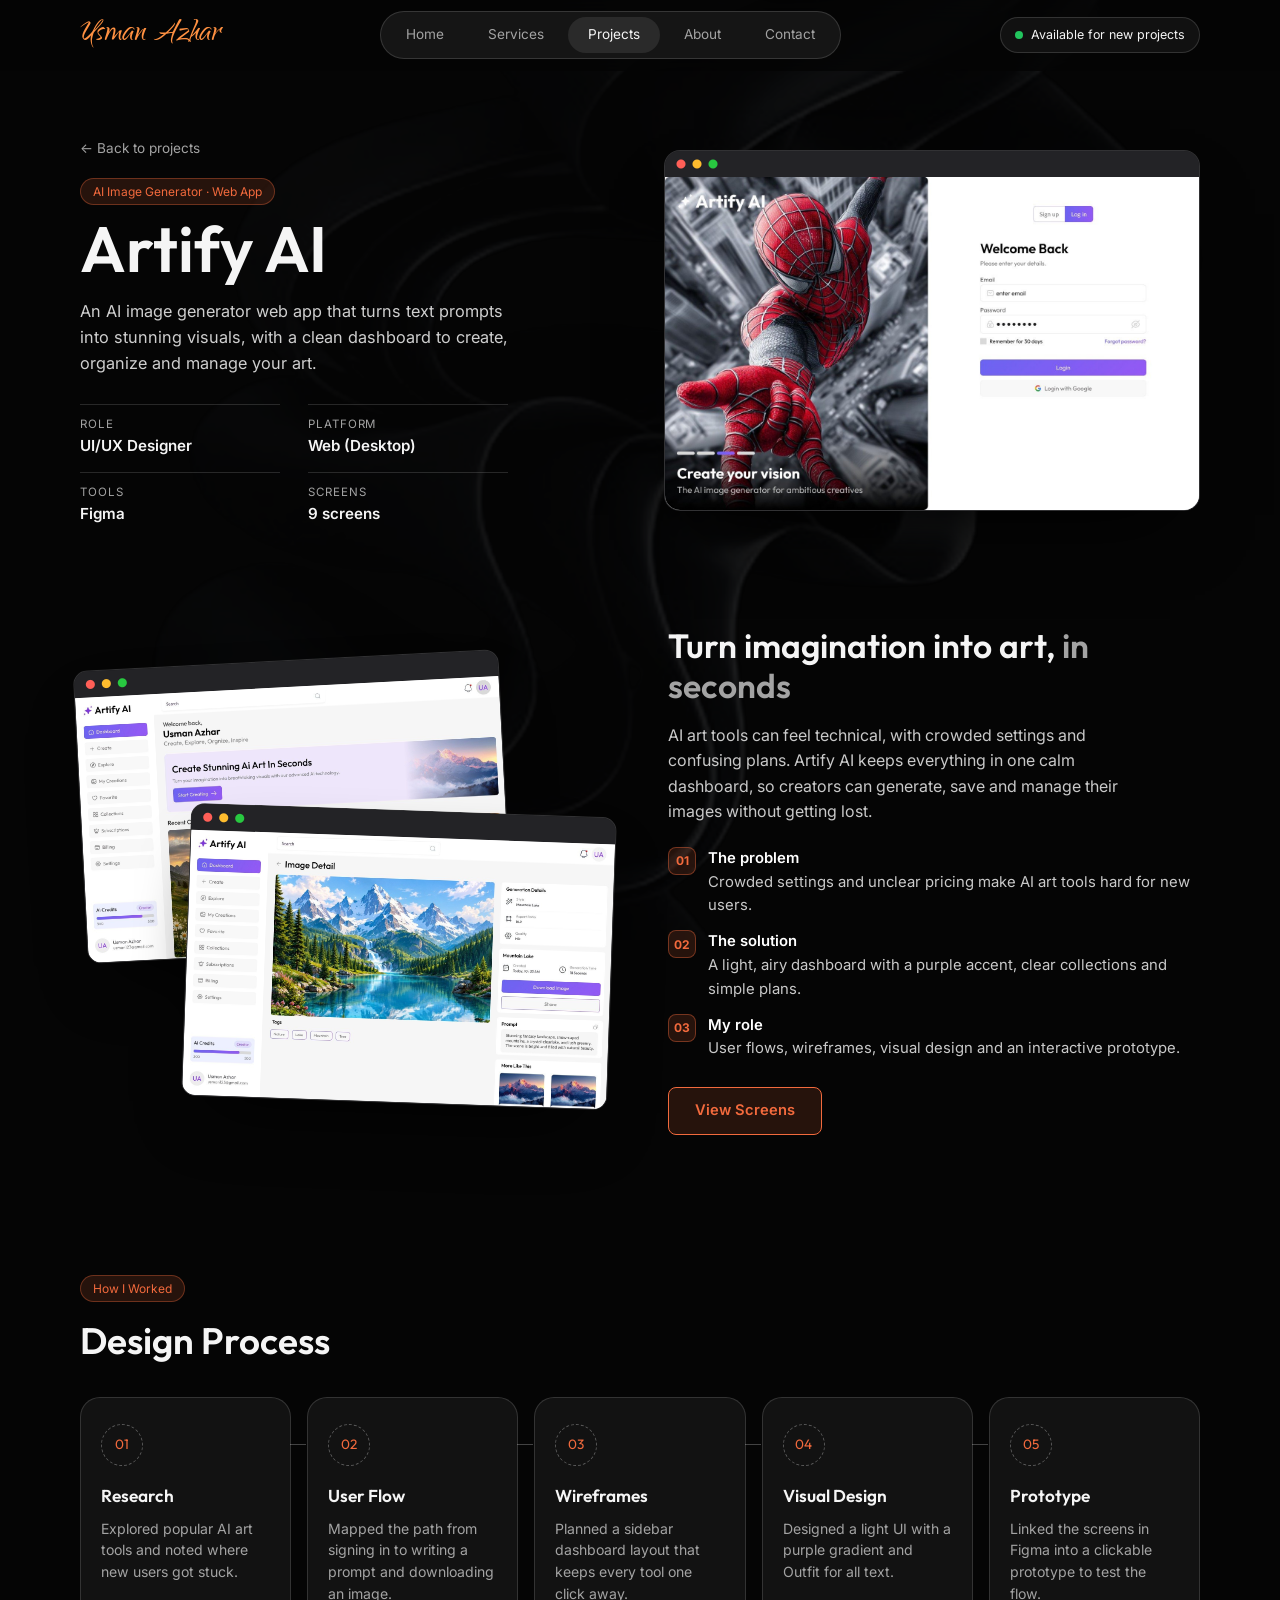
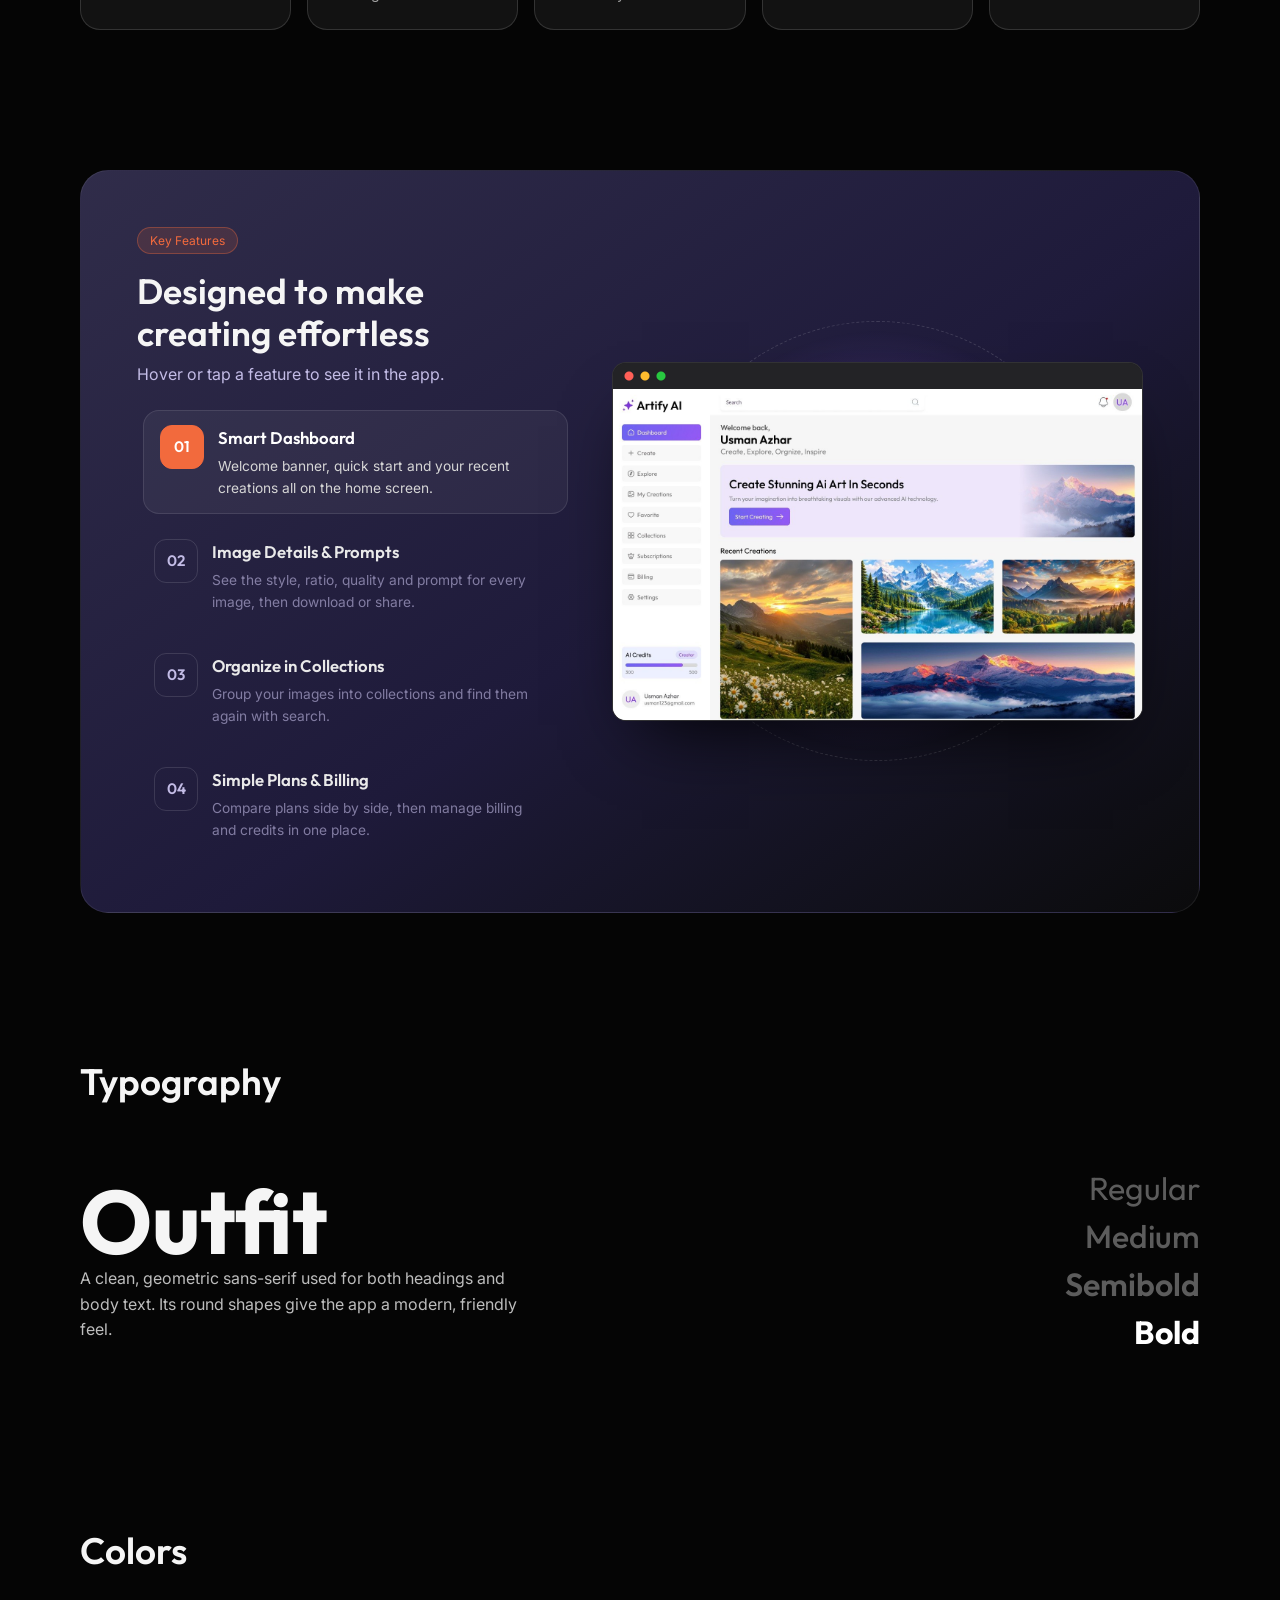
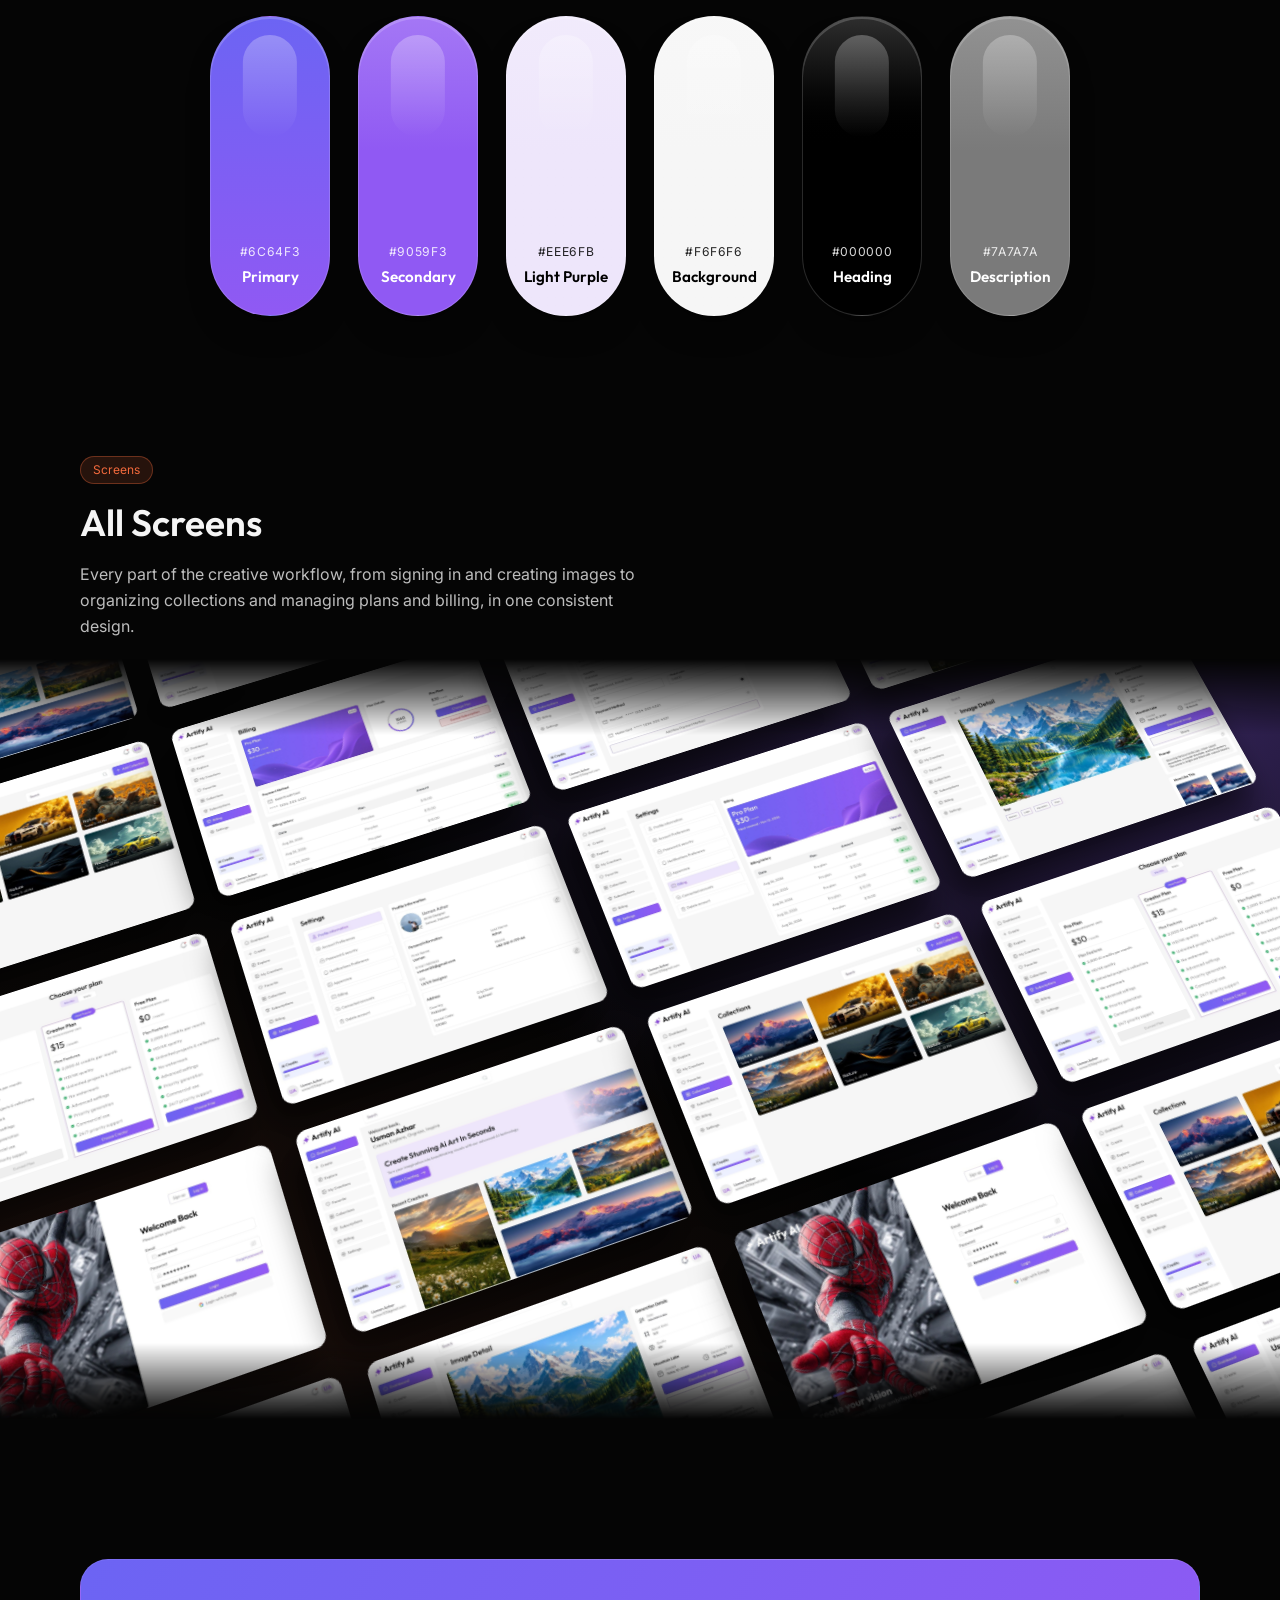
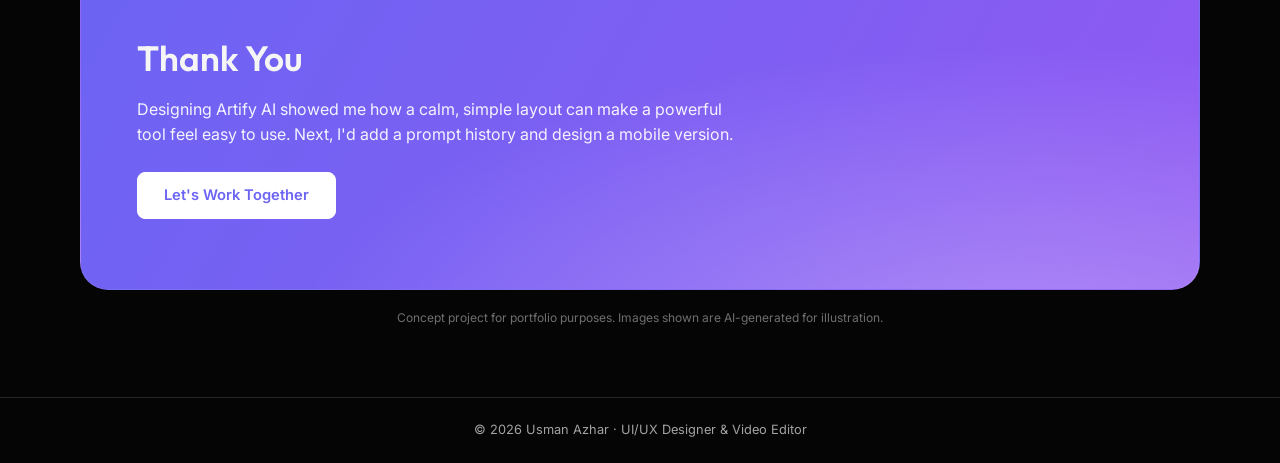
==== commit 3a8b64eb: "Add files via upload" ====
--- a/artify.html
+++ b/artify.html
@@ -36,11 +36,6 @@
       <div class="cs-hero">
         <div>
           <a href="index.html#projects" class="cs-back reveal">&larr; Back to projects</a>
-          <nav class="cs-tabs reveal" aria-label="Other projects">
-            <a href="artify.html" class="active" aria-current="page">Artify AI</a>
-            <a href="biterush.html">Bite Rush</a>
-            <a href="pawshome.html">Paws &amp; Home</a>
-          </nav>
           <span class="eyebrow reveal">AI Image Generator · Web App</span>
           <h1 class="reveal">Artify AI</h1>
           <p class="reveal">An AI image generator web app that turns text prompts into stunning visuals, with a clean dashboard to create, organize and manage your art.</p>
--- a/style.css
+++ b/style.css
@@ -200,7 +200,7 @@
 
 /* ================= FAQ ================= */
 .faq-list { display: grid; gap: 14px; }
-.faq { border-radius: 8px; background: rgba(18, 18, 18, 0.85); border: 1px solid var(--border); transition: border-color 0.3s, background 0.3s; }
+.faq { border-radius: 0; background: rgba(18, 18, 18, 0.85); border: 1px solid var(--border); transition: border-color 0.3s, background 0.3s; }
 .faq:hover, .faq.open { border-color: rgba(242, 106, 61, 0.6); background: var(--surface-2); }
 .faq__q { width: 100%; display: flex; align-items: center; gap: 14px; padding: 16px 20px; background: none; border: 0; cursor: pointer; text-align: left; }
 .faq__num { font-family: var(--font-head); font-weight: 300; font-size: 1.5rem; transition: color 0.3s; }
